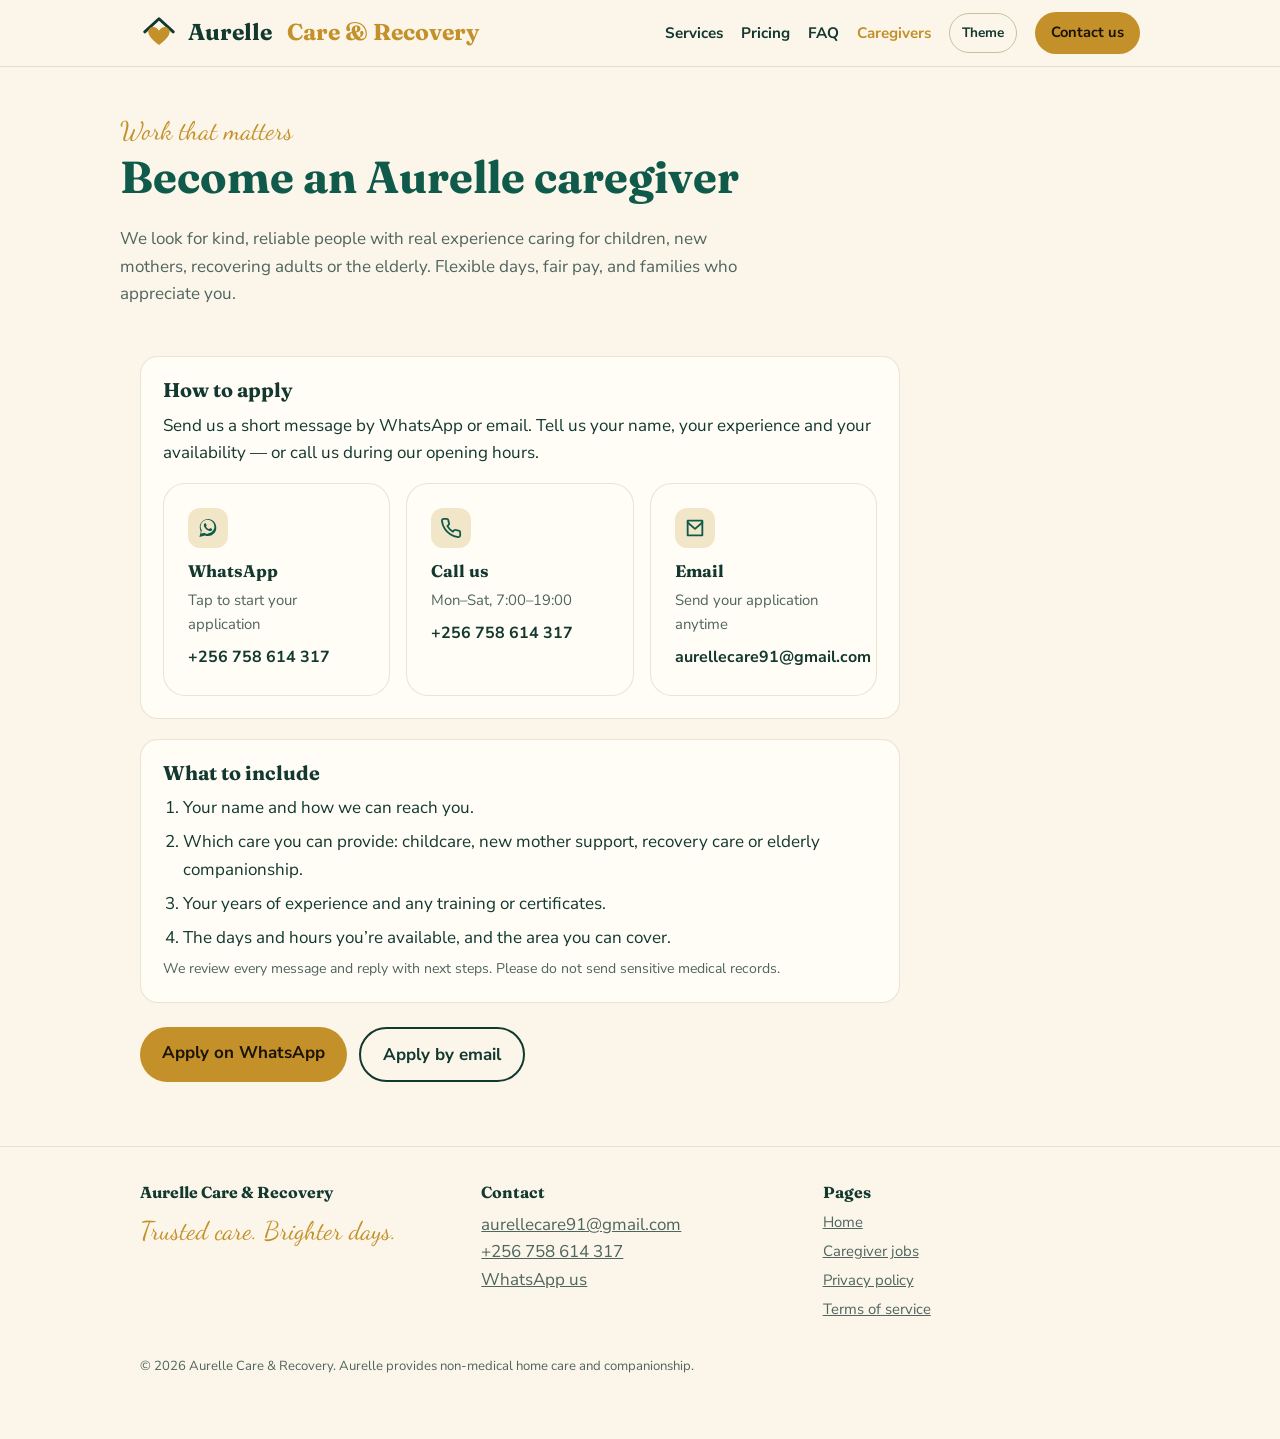
==== careers.html @ e284d640 "Add files via upload" ====
<!DOCTYPE html>
<html lang="en">
<head>
<meta charset="utf-8">
<meta name="viewport" content="width=device-width, initial-scale=1, viewport-fit=cover">
<title>Caregiver Jobs | Aurelle Care &amp; Recovery</title>
<meta name="description" content="Apply to become an Aurelle caregiver. We're looking for kind, reliable people with experience caring for children, new mothers, recovering adults and the elderly. Apply by call, WhatsApp or email.">
<link rel="canonical" href="https://aurellecarerecovery.care/careers.html">
<link rel="preconnect" href="https://fonts.googleapis.com">
<link rel="preconnect" href="https://fonts.gstatic.com" crossorigin>
<link href="https://fonts.googleapis.com/css2?family=Fraunces:wght@600;700&family=Dancing+Script:wght@600;700&family=Nunito+Sans:wght@400;600;700&display=swap" rel="stylesheet">
<link rel="stylesheet" href="styles.css">
</head>
<body>
<a class="skip" href="#main">Skip to content</a>

<header>
  <div class="header-inner">
    <a class="brand" href="index.html" aria-label="Aurelle Care and Recovery home">
      <svg width="38" height="38" viewBox="0 0 64 64" aria-hidden="true">
        <path d="M8 30 32 8l24 22" fill="none" stroke="currentColor" stroke-width="5" stroke-linecap="round" stroke-linejoin="round"/>
        <path d="M32 52C16 41 14 33 14 30c0-5 4-8 8-8 4 0 8 3 10 6 2-3 6-6 10-6 4 0 8 3 8 8 0 3-2 11-18 22z" fill="#c4902a"/>
      </svg>
      Aurelle<b>&nbsp;Care &amp; Recovery</b>
    </a>
    <nav aria-label="Main navigation">
      <a href="index.html#services">Services</a>
      <a href="index.html#pricing">Pricing</a>
      <a href="index.html#faq">FAQ</a>
      <a href="careers.html" aria-current="page">Caregivers</a>
      <button class="theme-btn" type="button" id="themeBtn" aria-label="Toggle dark mode">Theme</button>
      <a class="btn small" href="index.html#contact">Contact us</a>
    </nav>
  </div>
</header>

<main id="main">
  <div class="wrap page-hero">
    <p class="script" style="font-size:1.6rem;margin:0">Work that matters</p>
    <h1>Become an Aurelle caregiver</h1>
    <p class="sub">We look for kind, reliable people with real experience caring for children, new mothers, recovering adults or the elderly. Flexible days, fair pay, and families who appreciate you.</p>
  </div>

  <div class="wrap" style="padding-bottom:64px">
    <div class="howto" style="max-width:760px">
      <h3>How to apply</h3>
      <p>Send us a short message by WhatsApp or email. Tell us your name, your experience and your availability — or call us during our opening hours.</p>

      <div class="contact-grid" style="margin-top:16px">
        <a class="contact-card" href="https://wa.me/256758614317?text=Hello%20Aurelle%2C%20I%27d%20like%20to%20apply%20as%20a%20caregiver.%0A%0AName%3A%0AExperience%3A%0AAvailability%3A%0AArea%3A" target="_blank" rel="noopener">
          <span class="ico" aria-hidden="true">
            <svg viewBox="0 0 32 32" width="22" height="22" fill="currentColor"><path d="M16.04 3C9.4 3 4 8.4 4 15.04c0 2.13.56 4.21 1.62 6.04L3.5 29l8.14-2.13a12 12 0 0 0 4.4.82h.01c6.63 0 12.03-5.4 12.03-12.04C28.08 8.4 22.68 3 16.04 3zm0 21.7h-.01a10 10 0 0 1-5.09-1.39l-.37-.22-4.83 1.27 1.29-4.71-.24-.38a9.93 9.93 0 0 1-1.52-5.3c0-5.51 4.49-10 10.02-10 2.67 0 5.18 1.04 7.07 2.93a9.94 9.94 0 0 1 2.93 7.08c0 5.51-4.49 10-10.02 10zm5.5-7.49c-.3-.15-1.78-.88-2.06-.98-.28-.1-.48-.15-.68.15-.2.3-.78.98-.96 1.18-.18.2-.35.22-.65.07-.3-.15-1.26-.46-2.4-1.48-.89-.79-1.49-1.77-1.66-2.07-.18-.3-.02-.46.13-.61.13-.13.3-.35.45-.52.15-.18.2-.3.3-.5.1-.2.05-.38-.02-.53-.08-.15-.68-1.63-.93-2.23-.24-.58-.49-.5-.68-.51l-.58-.01c-.2 0-.53.08-.8.38-.28.3-1.05 1.03-1.05 2.5 0 1.48 1.08 2.9 1.23 3.1.15.2 2.12 3.24 5.13 4.54.72.31 1.28.5 1.71.63.72.23 1.37.2 1.89.12.58-.09 1.78-.73 2.03-1.43.25-.7.25-1.3.18-1.43-.08-.13-.28-.2-.58-.35z"/></svg>
          </span>
          <h3>WhatsApp</h3>
          <p>Tap to start your application</p>
          <strong>+256 758 614 317</strong>
        </a>

        <a class="contact-card" href="tel:+256758614317">
          <span class="ico" aria-hidden="true">
            <svg viewBox="0 0 24 24" width="22" height="22" fill="none" stroke="currentColor" stroke-width="2" stroke-linecap="round" stroke-linejoin="round"><path d="M22 16.92v3a2 2 0 0 1-2.18 2 19.79 19.79 0 0 1-8.63-3.07 19.5 19.5 0 0 1-6-6A19.79 19.79 0 0 1 2.12 4.18 2 2 0 0 1 4.11 2h3a2 2 0 0 1 2 1.72c.13.96.36 1.9.7 2.81a2 2 0 0 1-.45 2.11L8.09 9.91a16 16 0 0 0 6 6l1.27-1.27a2 2 0 0 1 2.11-.45c.91.34 1.85.57 2.81.7A2 2 0 0 1 22 16.92z"/></svg>
          </span>
          <h3>Call us</h3>
          <p>Mon–Sat, 7:00–19:00</p>
          <strong>+256 758 614 317</strong>
        </a>

        <a class="contact-card" href="mailto:aurellecare91@gmail.com?subject=Caregiver%20application%20-%20Aurelle&body=Hello%20Aurelle%2C%0A%0AI%27d%20like%20to%20apply%20as%20a%20caregiver.%0A%0AName%3A%0AExperience%3A%0AAvailability%3A%0AArea%3A%0A">
          <span class="ico" aria-hidden="true">
            <svg viewBox="0 0 24 24" width="22" height="22" fill="none" stroke="currentColor" stroke-width="2" stroke-linecap="round" stroke-linejoin="round"><path d="M4 4h16v16H4z"/><path d="m4 6 8 7 8-7"/></svg>
          </span>
          <h3>Email</h3>
          <p>Send your application anytime</p>
          <strong>aurellecare91@gmail.com</strong>
        </a>
      </div>
    </div>

    <div class="howto" style="max-width:760px;margin-top:20px">
      <h3>What to include</h3>
      <ol>
        <li>Your name and how we can reach you.</li>
        <li>Which care you can provide: childcare, new mother support, recovery care or elderly companionship.</li>
        <li>Your years of experience and any training or certificates.</li>
        <li>The days and hours you’re available, and the area you can cover.</li>
      </ol>
      <p class="note">We review every message and reply with next steps. Please do not send sensitive medical records.</p>
    </div>

    <div class="cta" style="margin-top:24px">
      <a class="btn" href="https://wa.me/256758614317?text=Hello%20Aurelle%2C%20I%27d%20like%20to%20apply%20as%20a%20caregiver." target="_blank" rel="noopener">Apply on WhatsApp</a>
      <a class="btn alt" href="mailto:aurellecare91@gmail.com?subject=Caregiver%20application%20-%20Aurelle">Apply by email</a>
    </div>
  </div>
</main>

<footer>
  <div class="wrap">
    <div class="footer-grid">
      <div>
        <h3>Aurelle Care &amp; Recovery</h3>
        <p class="script">Trusted care. Brighter days.</p>
      </div>
      <div>
        <h3>Contact</h3>
        <p>
          <a href="mailto:aurellecare91@gmail.com">aurellecare91@gmail.com</a><br>
          <a href="tel:+256758614317">+256 758 614 317</a><br>
          <a href="https://wa.me/256758614317" target="_blank" rel="noopener">WhatsApp us</a>
        </p>
      </div>
      <div>
        <h3>Pages</h3>
        <ul>
          <li><a href="index.html">Home</a></li>
          <li><a href="careers.html">Caregiver jobs</a></li>
          <li><a href="privacy.html">Privacy policy</a></li>
          <li><a href="terms.html">Terms of service</a></li>
        </ul>
      </div>
    </div>
    <p class="fine">© <span id="year"></span> Aurelle Care &amp; Recovery. Aurelle provides non-medical home care and companionship.</p>
  </div>
</footer>

<script src="app.js"></script>
</body>
</html>
---- styles.css ----
/* styles.css — Aurelle Care & Recovery */
:root{
  --bg:#fbf6e9;--ink:#12382f;--green:#0f5a4a;--gold:#c4902a;--soft:#f1ead6;
  --card:#fffdf6;--muted:#4f655f;--line:#c9bf9f;--rose:#c8647a;--blue:#3b7ba6;
  color-scheme:light;
}
@media (prefers-color-scheme:dark){
  :root:not([data-theme="light"]){
    --bg:#0d2a24;--ink:#f3ecd8;--green:#e3c46f;--gold:#e3b04b;--soft:#14382f;
    --card:#123329;--muted:#b5c6bf;--line:#3b5a50;color-scheme:dark;
  }
}
:root[data-theme="dark"]{
  --bg:#0d2a24;--ink:#f3ecd8;--green:#e3c46f;--gold:#e3b04b;--soft:#14382f;
  --card:#123329;--muted:#b5c6bf;--line:#3b5a50;color-scheme:dark;
}
:root[data-theme="light"]{
  --bg:#fbf6e9;--ink:#12382f;--green:#0f5a4a;--gold:#c4902a;--soft:#f1ead6;
  --card:#fffdf6;--muted:#4f655f;--line:#c9bf9f;color-scheme:light;
}
*,*::before,*::after{box-sizing:border-box}
html{scroll-behavior:smooth}
body{margin:0;background:var(--bg);color:var(--ink);font-family:'Nunito Sans',system-ui,sans-serif;line-height:1.6;font-size:17px}
h1,h2,h3,h4{font-family:Fraunces,Georgia,serif;line-height:1.15;margin:0 0 .5em}
p{margin:0 0 1em}
a{color:var(--green)}
img,svg{max-width:100%}
.script{font-family:'Dancing Script',cursive;color:var(--gold)}
.wrap{max-width:1040px;margin:0 auto;padding:0 20px}
section{padding:64px 0}
.skip{position:absolute;left:-9999px;top:0;background:var(--card);color:var(--ink);padding:12px 16px;z-index:99;border-radius:0 0 12px 0}
.skip:focus{left:0}

/* header */
header{position:sticky;top:0;z-index:50;background:color-mix(in srgb,var(--bg) 92%,transparent);backdrop-filter:blur(10px);border-bottom:1px solid color-mix(in srgb,var(--line) 45%,transparent)}
.header-inner{max-width:1040px;margin:0 auto;padding:12px 20px;display:flex;align-items:center;gap:16px;flex-wrap:wrap}
.brand{display:flex;align-items:center;gap:10px;text-decoration:none;color:var(--ink);font-family:Fraunces,serif;font-weight:700;font-size:23px;margin-right:auto}
.brand b{color:var(--gold);font-weight:700}
nav{display:flex;align-items:center;gap:18px;flex-wrap:wrap}
nav a{text-decoration:none;font-weight:700;font-size:.95rem;color:var(--ink)}
nav a:hover,nav a[aria-current="page"]{color:var(--gold)}
.btn{display:inline-block;background:var(--gold);color:#1b1405;font-weight:700;padding:12px 22px;border-radius:999px;text-decoration:none;border:0;font:inherit;font-weight:700;cursor:pointer;text-align:center}
.btn.alt{background:transparent;color:var(--ink);border:2px solid var(--ink)}
.btn.small{padding:9px 16px;font-size:.92rem}
.btn:focus-visible,a:focus-visible,button:focus-visible,input:focus-visible,select:focus-visible,textarea:focus-visible,summary:focus-visible{outline:3px solid var(--blue);outline-offset:2px}
.theme-btn{background:transparent;border:1.5px solid var(--line);color:var(--ink);border-radius:999px;padding:8px 12px;font:inherit;font-size:.85rem;font-weight:700;cursor:pointer}

/* hero */
.hero{padding:48px 0 56px;display:grid;gap:32px;align-items:center}
@media(min-width:820px){.hero{grid-template-columns:1.2fr .9fr}}
.hero h1{font-size:clamp(2.2rem,6vw,3.5rem);color:var(--green)}
.hero p{max-width:36em;color:var(--muted);font-size:1.08rem}
.cta{display:flex;gap:12px;flex-wrap:wrap;margin-top:24px}
.hero-art{background:var(--card);border-radius:28px 120px 28px 28px;padding:40px 24px;display:grid;justify-items:center;text-align:center;gap:4px;border:1px solid color-mix(in srgb,var(--line) 40%,transparent)}
.wm{font-family:Fraunces,serif;font-weight:700;font-size:clamp(2.6rem,8vw,3.8rem);color:var(--green);line-height:1}
.wm2{font-family:Fraunces,serif;letter-spacing:.18em;text-transform:uppercase;font-size:.8rem;color:var(--muted);margin-bottom:8px}
.chips{display:flex;gap:10px;flex-wrap:wrap;margin-top:22px}
.chip{display:flex;align-items:center;gap:10px;background:var(--card);border-radius:16px;padding:10px 14px;font-weight:700;font-size:.9rem;border:1px solid color-mix(in srgb,var(--line) 40%,transparent)}
.chip i{width:12px;height:12px;border-radius:50%;flex:none}

/* services */
.grid{display:grid;gap:16px;grid-template-columns:repeat(auto-fit,minmax(210px,1fr));margin-top:28px}
.svc{border-radius:22px;padding:24px 22px;color:#fff;display:flex;flex-direction:column;gap:10px}
.svc h3{font-size:1.25rem;color:#fff;margin:0}
.svc p{margin:0;font-size:.96rem;opacity:.95}
.svc svg{width:42px;height:42px;flex:none}
.s1{background:#0f5a4a}.s2{background:#a77817}.s3{background:#b4506a}.s4{background:#2f6a92}.s5{background:#1d6b58}
.sub{color:var(--muted);max-width:38em}

/* steps */
.steps{counter-reset:s;display:grid;gap:16px;grid-template-columns:repeat(auto-fit,minmax(220px,1fr));margin-top:28px}
.steps div{background:var(--card);border-radius:18px;padding:22px;border-left:5px solid var(--gold);counter-increment:s}
.steps div::before{content:counter(s);display:inline-grid;place-items:center;width:32px;height:32px;border-radius:50%;background:var(--gold);color:#1b1405;font-weight:700;margin-bottom:10px}
.steps h3{font-size:1.1rem}
.steps p{margin:0;color:var(--muted)}

/* trust */
.trust{background:var(--green);color:#fbf6e9}
.trust h2{color:#fbf6e9}
.trust p,.trust li{color:#fbf6e9}
.trust ul{padding-left:1.1em;margin:0}
.trust li{margin:.5em 0}
:root[data-theme="dark"] .trust{background:var(--soft);color:var(--ink)}
:root[data-theme="dark"] .trust h2,
:root[data-theme="dark"] .trust p,
:root[data-theme="dark"] .trust li{color:var(--ink)}
@media (prefers-color-scheme:dark){
  :root:not([data-theme="light"]) .trust{background:var(--soft);color:var(--ink)}
  :root:not([data-theme="light"]) .trust h2,
  :root:not([data-theme="light"]) .trust p,
  :root:not([data-theme="light"]) .trust li{color:var(--ink)}
}

/* pricing */
.pricing{display:grid;gap:16px;grid-template-columns:repeat(auto-fit,minmax(240px,1fr));margin-top:28px}
.price{background:var(--card);border-radius:22px;padding:26px 22px;border:1.5px solid color-mix(in srgb,var(--line) 45%,transparent);display:flex;flex-direction:column;gap:10px}
.price.featured{border-color:var(--gold);box-shadow:0 6px 0 color-mix(in srgb,var(--gold) 30%,transparent)}
.price .amount{font-family:Fraunces,serif;font-size:2rem;color:var(--green);line-height:1}
.price .unit{font-size:.85rem;color:var(--muted);font-weight:700;text-transform:uppercase;letter-spacing:.08em}
.price ul{margin:0;padding-left:1.1em;font-size:.95rem;color:var(--muted)}
.price li{margin:.35em 0}
.badge{align-self:flex-start;background:var(--gold);color:#1b1405;font-size:.75rem;font-weight:700;padding:4px 10px;border-radius:999px;text-transform:uppercase;letter-spacing:.06em}
.price-note{font-size:.88rem;color:var(--muted);margin-top:18px}

/* testimonials */
.quotes{display:grid;gap:16px;grid-template-columns:repeat(auto-fit,minmax(240px,1fr));margin-top:28px}
blockquote{margin:0;background:var(--card);border-radius:20px;padding:24px;border-left:5px solid var(--rose);font-size:.98rem}
blockquote p{margin:0 0 12px;font-style:italic}
blockquote footer{all:unset;display:block;font-weight:700;font-size:.9rem;color:var(--muted)}

/* faq */
.faq{max-width:760px;margin-top:28px}
.faq details{background:var(--card);border-radius:16px;padding:0 20px;margin-bottom:10px;border:1px solid color-mix(in srgb,var(--line) 40%,transparent)}
.faq summary{cursor:pointer;font-weight:700;padding:16px 0;list-style:none;display:flex;justify-content:space-between;gap:16px;align-items:center}
.faq summary::-webkit-details-marker{display:none}
.faq summary::after{content:"+";font-size:1.4rem;color:var(--gold);line-height:1;flex:none}
.faq details[open] summary::after{content:"–"}
.faq details p{margin:0 0 16px;color:var(--muted)}

/* contact block (replaces form) */
.book{background:var(--soft)}
.contact-grid{display:grid;gap:16px;grid-template-columns:repeat(auto-fit,minmax(220px,1fr));margin-top:28px;max-width:900px}
.contact-card{background:var(--card);border-radius:22px;padding:24px;border:1px solid color-mix(in srgb,var(--line) 40%,transparent);display:flex;flex-direction:column;gap:8px;text-decoration:none;color:var(--ink);transition:border-color .15s ease, transform .15s ease}
.contact-card:hover{border-color:var(--gold);transform:translateY(-2px)}
.contact-card .ico{width:40px;height:40px;border-radius:12px;display:grid;place-items:center;background:color-mix(in srgb,var(--gold) 22%,transparent);color:var(--green);margin-bottom:6px}
.contact-card h3{margin:0;font-size:1.05rem}
.contact-card p{margin:0;font-size:.93rem;color:var(--muted);word-break:break-word}
.contact-card strong{color:var(--ink);font-size:1rem}
.callout{background:var(--card);border-left:5px solid var(--gold);border-radius:14px;padding:18px 20px;margin:20px 0}
.note{font-size:.88rem;color:var(--muted);margin:0}
.howto{background:var(--card);border-radius:18px;padding:22px;border:1px solid color-mix(in srgb,var(--line) 40%,transparent);margin-top:24px;max-width:760px}
.howto ol{padding-left:1.2em;margin:.5em 0 0}
.howto li{margin:.4em 0}

/* caregiver join */
.join{background:var(--bg)}
.join-card{background:var(--card);border-radius:24px;padding:28px;border:1px solid color-mix(in srgb,var(--line) 40%,transparent);display:grid;gap:14px;max-width:760px}

/* legal / long-form */
.page-hero{padding:44px 0 8px}
.page-hero h1{font-size:clamp(1.9rem,5vw,2.8rem);color:var(--green)}
.prose{max-width:760px;padding-bottom:64px}
.prose h2{font-size:1.4rem;margin-top:1.8em;color:var(--green)}
.prose h3{font-size:1.1rem;margin-top:1.4em}
.prose ul,.prose ol{padding-left:1.2em}
.prose li{margin:.4em 0}
.prose .updated{font-size:.88rem;color:var(--muted);font-weight:700;text-transform:uppercase;letter-spacing:.06em}

/* floating whatsapp */
.wa-fab{position:fixed;right:18px;bottom:18px;z-index:60;width:56px;height:56px;border-radius:50%;display:grid;place-items:center;background:#25d366;color:#fff;box-shadow:0 6px 18px rgba(0,0,0,.25);text-decoration:none}
.wa-fab:hover{background:#1ebe5d}
.wa-fab:focus-visible{outline:3px solid var(--blue);outline-offset:3px}
@media (prefers-reduced-motion:no-preference){
  .wa-fab{transition:transform .15s ease, background .15s ease}
  .wa-fab:hover{transform:translateY(-2px)}
}

/* footer */
footer{padding:36px 0 48px;color:var(--muted);border-top:1px solid color-mix(in srgb,var(--line) 40%,transparent)}
footer .script{font-size:1.6rem}
.footer-grid{display:grid;gap:24px;grid-template-columns:repeat(auto-fit,minmax(190px,1fr));text-align:left}
footer h3{font-size:1rem;color:var(--ink);margin-bottom:.6em}
footer ul{list-style:none;padding:0;margin:0;font-size:.93rem}
footer li{margin:.35em 0}
footer a{color:var(--muted)}
footer a:hover{color:var(--gold)}
.fine{font-size:.82rem;margin-top:28px;line-height:1.7}

@media (prefers-reduced-motion:reduce){
  html{scroll-behavior:auto}
  *,*::before,*::after{animation:none!important;transition:none!important}
}
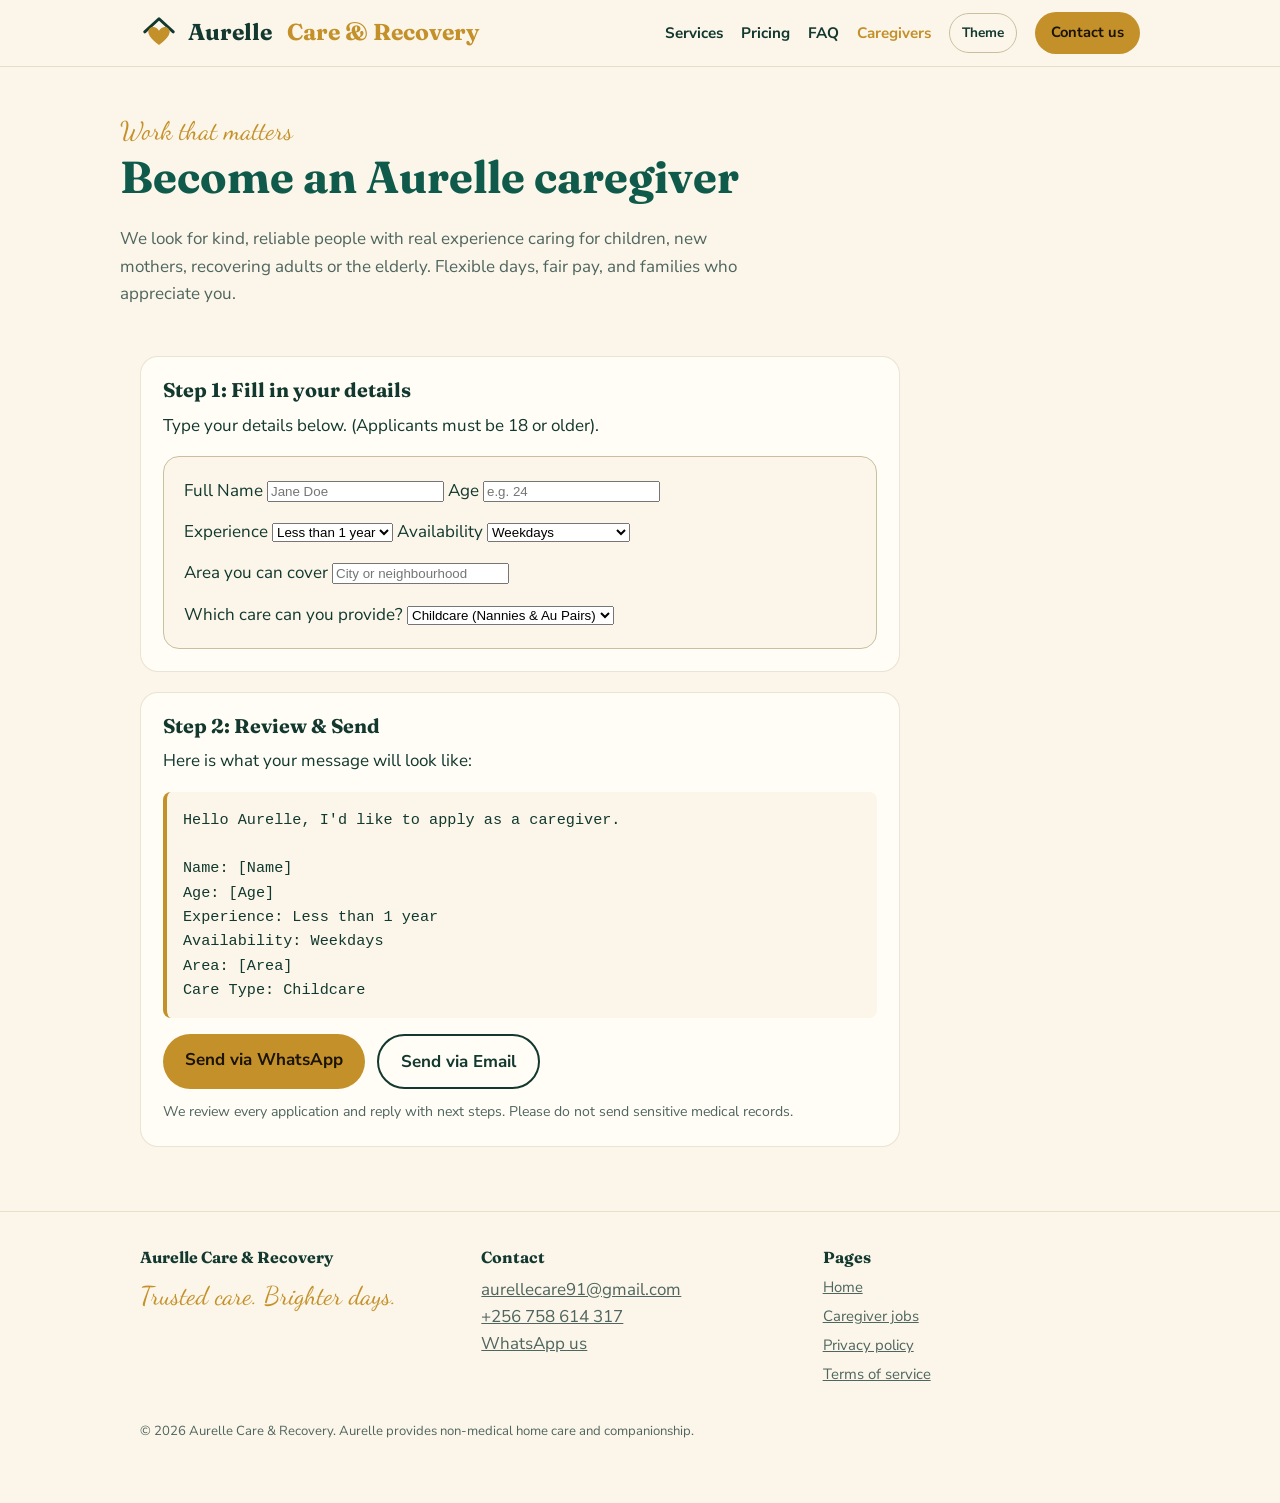
==== commit 75aecbd4: "Update careers.html" ====
--- a/careers.html
+++ b/careers.html
@@ -4,7 +4,7 @@
 <meta charset="utf-8">
 <meta name="viewport" content="width=device-width, initial-scale=1, viewport-fit=cover">
 <title>Caregiver Jobs | Aurelle Care &amp; Recovery</title>
-<meta name="description" content="Apply to become an Aurelle caregiver. We're looking for kind, reliable people with experience caring for children, new mothers, recovering adults and the elderly. Apply by call, WhatsApp or email.">
+<meta name="description" content="Apply to become an Aurelle caregiver. We're looking for kind, reliable people with experience caring for children, new mothers, recovering adults and the elderly.">
 <link rel="canonical" href="https://aurellecarerecovery.care/careers.html">
 <link rel="preconnect" href="https://fonts.googleapis.com">
 <link rel="preconnect" href="https://fonts.gstatic.com" crossorigin>
@@ -42,55 +42,73 @@
   </div>
 
   <div class="wrap" style="padding-bottom:64px">
+    
     <div class="howto" style="max-width:760px">
-      <h3>How to apply</h3>
-      <p>Send us a short message by WhatsApp or email. Tell us your name, your experience and your availability — or call us during our opening hours.</p>
+      <h3>Step 1: Fill in your details</h3>
+      <p>Type your details below. (Applicants must be 18 or older).</p>
 
-      <div class="contact-grid" style="margin-top:16px">
-        <a class="contact-card" href="https://wa.me/256758614317?text=Hello%20Aurelle%2C%20I%27d%20like%20to%20apply%20as%20a%20caregiver.%0A%0AName%3A%0AExperience%3A%0AAvailability%3A%0AArea%3A" target="_blank" rel="noopener">
-          <span class="ico" aria-hidden="true">
-            <svg viewBox="0 0 32 32" width="22" height="22" fill="currentColor"><path d="M16.04 3C9.4 3 4 8.4 4 15.04c0 2.13.56 4.21 1.62 6.04L3.5 29l8.14-2.13a12 12 0 0 0 4.4.82h.01c6.63 0 12.03-5.4 12.03-12.04C28.08 8.4 22.68 3 16.04 3zm0 21.7h-.01a10 10 0 0 1-5.09-1.39l-.37-.22-4.83 1.27 1.29-4.71-.24-.38a9.93 9.93 0 0 1-1.52-5.3c0-5.51 4.49-10 10.02-10 2.67 0 5.18 1.04 7.07 2.93a9.94 9.94 0 0 1 2.93 7.08c0 5.51-4.49 10-10.02 10zm5.5-7.49c-.3-.15-1.78-.88-2.06-.98-.28-.1-.48-.15-.68.15-.2.3-.78.98-.96 1.18-.18.2-.35.22-.65.07-.3-.15-1.26-.46-2.4-1.48-.89-.79-1.49-1.77-1.66-2.07-.18-.3-.02-.46.13-.61.13-.13.3-.35.45-.52.15-.18.2-.3.3-.5.1-.2.05-.38-.02-.53-.08-.15-.68-1.63-.93-2.23-.24-.58-.49-.5-.68-.51l-.58-.01c-.2 0-.53.08-.8.38-.28.3-1.05 1.03-1.05 2.5 0 1.48 1.08 2.9 1.23 3.1.15.2 2.12 3.24 5.13 4.54.72.31 1.28.5 1.71.63.72.23 1.37.2 1.89.12.58-.09 1.78-.73 2.03-1.43.25-.7.25-1.3.18-1.43-.08-.13-.28-.2-.58-.35z"/></svg>
-          </span>
-          <h3>WhatsApp</h3>
-          <p>Tap to start your application</p>
-          <strong>+256 758 614 317</strong>
-        </a>
+      <div style="display:grid; gap:14px; background:var(--bg); padding:20px; border-radius:16px; border:1px solid var(--line); margin-top:16px;">
+        
+        <div class="row">
+          <label>Full Name
+            <input type="text" id="appName" placeholder="Jane Doe" required>
+          </label>
+          <label>Age
+            <input type="number" id="applicantAge" placeholder="e.g. 24" min="18" required>
+          </label>
+        </div>
 
-        <a class="contact-card" href="tel:+256758614317">
-          <span class="ico" aria-hidden="true">
-            <svg viewBox="0 0 24 24" width="22" height="22" fill="none" stroke="currentColor" stroke-width="2" stroke-linecap="round" stroke-linejoin="round"><path d="M22 16.92v3a2 2 0 0 1-2.18 2 19.79 19.79 0 0 1-8.63-3.07 19.5 19.5 0 0 1-6-6A19.79 19.79 0 0 1 2.12 4.18 2 2 0 0 1 4.11 2h3a2 2 0 0 1 2 1.72c.13.96.36 1.9.7 2.81a2 2 0 0 1-.45 2.11L8.09 9.91a16 16 0 0 0 6 6l1.27-1.27a2 2 0 0 1 2.11-.45c.91.34 1.85.57 2.81.7A2 2 0 0 1 22 16.92z"/></svg>
-          </span>
-          <h3>Call us</h3>
-          <p>Mon–Sat, 7:00–19:00</p>
-          <strong>+256 758 614 317</strong>
-        </a>
+        <div class="row">
+          <label>Experience
+            <select id="appExp">
+              <option value="Less than 1 year">Less than 1 year</option>
+              <option value="1-3 years">1–3 years</option>
+              <option value="3-5 years">3–5 years</option>
+              <option value="5+ years">5+ years</option>
+            </select>
+          </label>
+          <label>Availability
+            <select id="appAvail">
+              <option value="Weekdays">Weekdays</option>
+              <option value="Weekends">Weekends</option>
+              <option value="Evenings / overnight">Evenings / overnight</option>
+              <option value="Flexible">Flexible</option>
+            </select>
+          </label>
+        </div>
 
-        <a class="contact-card" href="mailto:aurellecare91@gmail.com?subject=Caregiver%20application%20-%20Aurelle&body=Hello%20Aurelle%2C%0A%0AI%27d%20like%20to%20apply%20as%20a%20caregiver.%0A%0AName%3A%0AExperience%3A%0AAvailability%3A%0AArea%3A%0A">
-          <span class="ico" aria-hidden="true">
-            <svg viewBox="0 0 24 24" width="22" height="22" fill="none" stroke="currentColor" stroke-width="2" stroke-linecap="round" stroke-linejoin="round"><path d="M4 4h16v16H4z"/><path d="m4 6 8 7 8-7"/></svg>
-          </span>
-          <h3>Email</h3>
-          <p>Send your application anytime</p>
-          <strong>aurellecare91@gmail.com</strong>
-        </a>
+        <label>Area you can cover
+          <input type="text" id="appArea" placeholder="City or neighbourhood" required>
+        </label>
+
+        <label>Which care can you provide?
+          <select id="appSkills">
+            <option value="Childcare">Childcare (Nannies & Au Pairs)</option>
+            <option value="Elderly Care">Elderly Care</option>
+            <option value="Postpartum Support">Postpartum Support</option>
+            <option value="Sick Care & Recovery">Sick Care & Recovery</option>
+            <option value="Household Support">Household Support</option>
+          </select>
+        </label>
+
       </div>
     </div>
 
     <div class="howto" style="max-width:760px;margin-top:20px">
-      <h3>What to include</h3>
-      <ol>
-        <li>Your name and how we can reach you.</li>
-        <li>Which care you can provide: childcare, new mother support, recovery care or elderly companionship.</li>
-        <li>Your years of experience and any training or certificates.</li>
-        <li>The days and hours you’re available, and the area you can cover.</li>
-      </ol>
-      <p class="note">We review every message and reply with next steps. Please do not send sensitive medical records.</p>
+      <h3>Step 2: Review & Send</h3>
+      <p>Here is what your message will look like:</p>
+      
+      <!-- Live Preview Box -->
+      <div style="background:var(--bg); border-left:4px solid var(--gold); padding:16px; border-radius:8px; margin:16px 0; font-family:monospace; font-size:0.95rem; white-space:pre-wrap;" id="previewBox">Fill in the form above to see a preview...</div>
+
+      <div class="cta" style="margin-top:16px">
+        <a class="btn" id="waApplyBtn" href="#" target="_blank" rel="noopener">Send via WhatsApp</a>
+        <a class="btn alt" id="emailApplyBtn" href="#">Send via Email</a>
+      </div>
+      
+      <p class="note" style="margin-top:12px">We review every application and reply with next steps. Please do not send sensitive medical records.</p>
     </div>
 
-    <div class="cta" style="margin-top:24px">
-      <a class="btn" href="https://wa.me/256758614317?text=Hello%20Aurelle%2C%20I%27d%20like%20to%20apply%20as%20a%20caregiver." target="_blank" rel="noopener">Apply on WhatsApp</a>
-      <a class="btn alt" href="mailto:aurellecare91@gmail.com?subject=Caregiver%20application%20-%20Aurelle">Apply by email</a>
-    </div>
   </div>
 </main>
 
@@ -124,5 +142,56 @@
 </footer>
 
 <script src="app.js"></script>
+
+<!-- Script to fill the WhatsApp/Email links and show the live preview -->
+<script>
+  document.addEventListener('DOMContentLoaded', () => {
+    const waBtn = document.getElementById('waApplyBtn');
+    const emailBtn = document.getElementById('emailApplyBtn');
+    const previewBox = document.getElementById('previewBox');
+
+    function updateApp() {
+      const name = document.getElementById('appName').value.trim() || '[Name]';
+      const age = document.getElementById('applicantAge').value.trim() || '[Age]';
+      const exp = document.getElementById('appExp').value;
+      const avail = document.getElementById('appAvail').value;
+      const area = document.getElementById('appArea').value.trim() || '[Area]';
+      const skills = document.getElementById('appSkills').value;
+
+      // 1. Update the Preview Box
+      const message = `Hello Aurelle, I'd like to apply as a caregiver.\n\nName: ${name}\nAge: ${age}\nExperience: ${exp}\nAvailability: ${avail}\nArea: ${area}\nCare Type: ${skills}`;
+      previewBox.textContent = message;
+
+      // 2. Update the links
+      const encodedMsg = encodeURIComponent(message);
+      waBtn.href = `https://wa.me/256758614317?text=${encodedMsg}`;
+      emailBtn.href = `mailto:aurellecare91@gmail.com?subject=Caregiver Application - ${encodeURIComponent(name)}&body=${encodedMsg}`;
+    }
+
+    // Update whenever they type
+    document.querySelectorAll('input, select').forEach(el => {
+      el.addEventListener('input', updateApp);
+      el.addEventListener('change', updateApp);
+    });
+
+    // Run once on load
+    updateApp();
+
+    // Age check on click
+    function checkAge(e) {
+      const age = parseInt(document.getElementById('applicantAge').value, 10);
+      if (isNaN(age) || age < 18) {
+        e.preventDefault();
+        alert("You must be 18 years or older to apply as a caregiver.");
+      } else if (!document.getElementById('appName').value.trim()) {
+        e.preventDefault();
+        alert("Please enter your name before sending.");
+      }
+    }
+
+    waBtn.addEventListener('click', checkAge);
+    emailBtn.addEventListener('click', checkAge);
+  });
+</script>
 </body>
-</html>+</html>
--- a/styles.css
+++ b/styles.css
@@ -58,13 +58,15 @@
 .chip{display:flex;align-items:center;gap:10px;background:var(--card);border-radius:16px;padding:10px 14px;font-weight:700;font-size:.9rem;border:1px solid color-mix(in srgb,var(--line) 40%,transparent)}
 .chip i{width:12px;height:12px;border-radius:50%;flex:none}
 
-/* services */
+/* services - updated for images */
 .grid{display:grid;gap:16px;grid-template-columns:repeat(auto-fit,minmax(210px,1fr));margin-top:28px}
-.svc{border-radius:22px;padding:24px 22px;color:#fff;display:flex;flex-direction:column;gap:10px}
-.svc h3{font-size:1.25rem;color:#fff;margin:0}
-.svc p{margin:0;font-size:.96rem;opacity:.95}
-.svc svg{width:42px;height:42px;flex:none}
-.s1{background:#0f5a4a}.s2{background:#a77817}.s3{background:#b4506a}.s4{background:#2f6a92}.s5{background:#1d6b58}
+.svc{background:var(--card);border-radius:22px;padding:0;border:1px solid color-mix(in srgb,var(--line) 40%,transparent);overflow:hidden;display:flex;flex-direction:column;transition:transform .2s ease}
+.svc:hover{transform:translateY(-4px);box-shadow:0 8px 24px rgba(0,0,0,0.06)}
+.svc-img{width:100%;height:180px;object-fit:cover;display:block}
+.svc-content{padding:22px;display:flex;flex-direction:column;gap:10px;flex-grow:1}
+.svc-icon{width:44px;height:44px;object-fit:contain;margin-bottom:4px}
+.svc h3{font-size:1.25rem;color:var(--green);margin:0}
+.svc p{margin:0;font-size:.96rem;color:var(--muted)}
 .sub{color:var(--muted);max-width:38em}
 
 /* steps */
@@ -74,7 +76,12 @@
 .steps h3{font-size:1.1rem}
 .steps p{margin:0;color:var(--muted)}
 
-/* trust */
+/* trust badges */
+.trust-badges{display:grid;grid-template-columns:repeat(auto-fit,minmax(140px,1fr));gap:12px;margin-top:32px}
+.badge-item{background:var(--card);border-radius:16px;padding:16px;text-align:center;display:flex;flex-direction:column;align-items:center;gap:8px;border:1px solid color-mix(in srgb,var(--line) 40%,transparent)}
+.badge-item svg{width:24px;height:24px;color:var(--green)}
+.badge-item span{font-size:.85rem;font-weight:700;line-height:1.2}
+
 .trust{background:var(--green);color:#fbf6e9}
 .trust h2{color:#fbf6e9}
 .trust p,.trust li{color:#fbf6e9}
@@ -100,7 +107,14 @@
 .price ul{margin:0;padding-left:1.1em;font-size:.95rem;color:var(--muted)}
 .price li{margin:.35em 0}
 .badge{align-self:flex-start;background:var(--gold);color:#1b1405;font-size:.75rem;font-weight:700;padding:4px 10px;border-radius:999px;text-transform:uppercase;letter-spacing:.06em}
-.price-note{font-size:.88rem;color:var(--muted);margin-top:18px}
+.price-note{font-size:.88rem;color:var(--muted);margin-top:18px;max-width:760px}
+
+/* payment methods */
+.payment-box{background:var(--card);border-radius:22px;padding:24px;margin-top:24px;border:1px solid color-mix(in srgb,var(--line) 40%,transparent);max-width:760px}
+.payment-box h3{font-size:1.2rem;margin-bottom:12px;color:var(--green)}
+.payment-list{display:flex;flex-wrap:wrap;gap:12px}
+.pay-item{background:var(--bg);border:1px solid var(--line);padding:10px 16px;border-radius:12px;font-weight:700;font-size:.95rem;display:flex;align-items:center;gap:8px}
+.pay-item::before{content:"✓";color:var(--gold);font-weight:bold}
 
 /* testimonials */
 .quotes{display:grid;gap:16px;grid-template-columns:repeat(auto-fit,minmax(240px,1fr));margin-top:28px}
@@ -117,7 +131,7 @@
 .faq details[open] summary::after{content:"–"}
 .faq details p{margin:0 0 16px;color:var(--muted)}
 
-/* contact block (replaces form) */
+/* contact block */
 .book{background:var(--soft)}
 .contact-grid{display:grid;gap:16px;grid-template-columns:repeat(auto-fit,minmax(220px,1fr));margin-top:28px;max-width:900px}
 .contact-card{background:var(--card);border-radius:22px;padding:24px;border:1px solid color-mix(in srgb,var(--line) 40%,transparent);display:flex;flex-direction:column;gap:8px;text-decoration:none;color:var(--ink);transition:border-color .15s ease, transform .15s ease}
@@ -169,4 +183,4 @@
 @media (prefers-reduced-motion:reduce){
   html{scroll-behavior:auto}
   *,*::before,*::after{animation:none!important;transition:none!important}
-}+}
